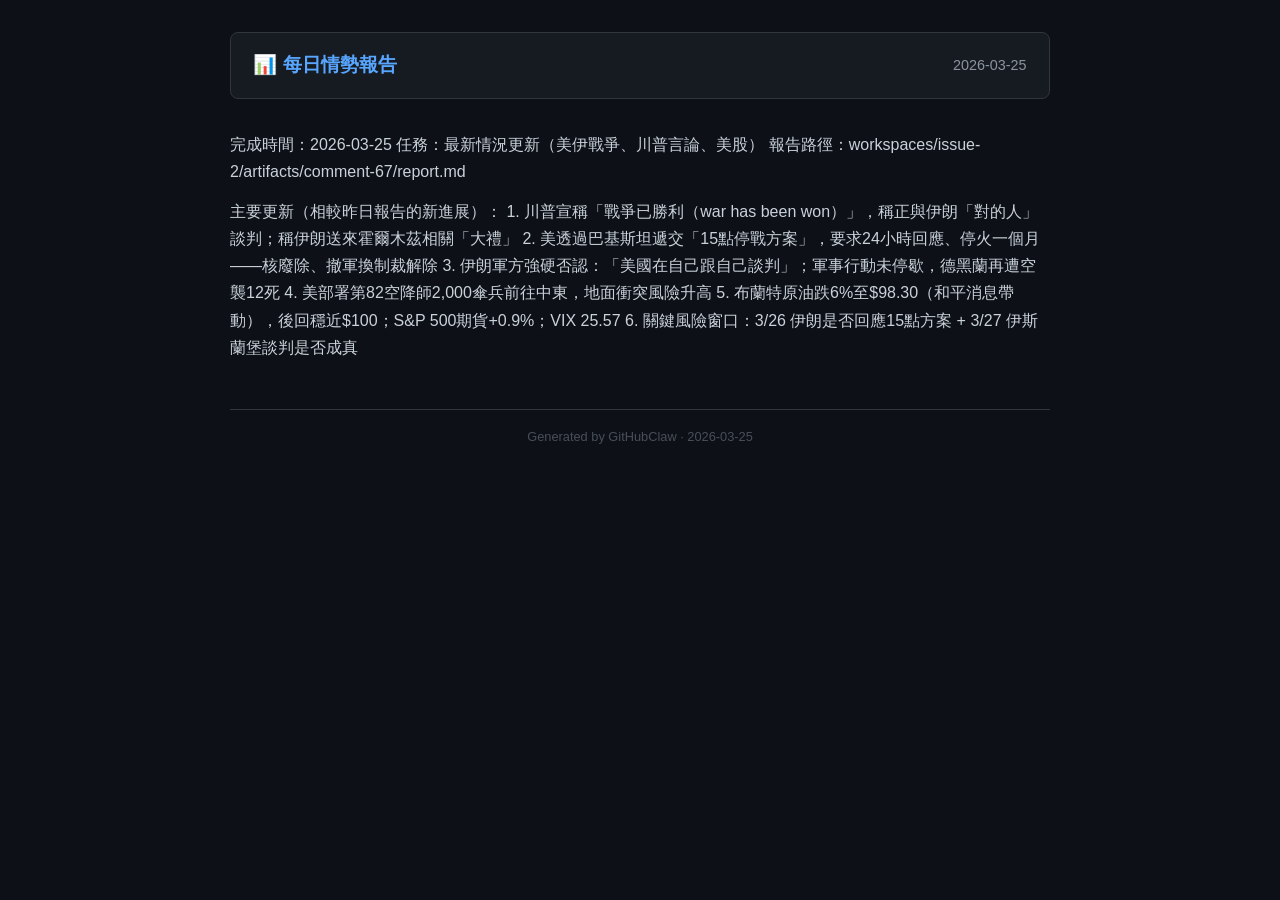
==== 2026-03-25.report.html @ 3bf38e19 "report: 2026-03-25.report.html" ====
<!DOCTYPE html>
<html lang="zh-TW">
<head>
<meta charset="utf-8">
<meta name="viewport" content="width=device-width, initial-scale=1">
<title>每日情勢報告 – 2026-03-25</title>
<style>
  :root {
    --bg: #0d1117; --fg: #c9d1d9; --accent: #58a6ff;
    --card-bg: #161b22; --border: #30363d; --code-bg: #1f2428;
  }
  * { margin: 0; padding: 0; box-sizing: border-box; }
  body {
    font-family: -apple-system, BlinkMacSystemFont, "Segoe UI", Helvetica, Arial,
      "Noto Sans TC", sans-serif;
    background: var(--bg); color: var(--fg);
    line-height: 1.7; padding: 2rem 1rem;
  }
  .container { max-width: 820px; margin: 0 auto; }
  h1, h2, h3, h4, h5, h6 {
    color: var(--accent); margin: 1.6em 0 0.6em;
    border-bottom: 1px solid var(--border); padding-bottom: 0.3em;
  }
  h1 { font-size: 1.8rem; }
  h2 { font-size: 1.4rem; }
  h3 { font-size: 1.15rem; }
  p { margin: 0.8em 0; }
  ul { padding-left: 1.6em; margin: 0.6em 0; }
  li { margin: 0.3em 0; }
  code {
    background: var(--code-bg); padding: 0.15em 0.4em;
    border-radius: 4px; font-size: 0.9em;
  }
  strong { color: #e6edf3; }
  hr { border: none; border-top: 1px solid var(--border); margin: 1.5em 0; }
  .header-bar {
    background: var(--card-bg); border: 1px solid var(--border);
    border-radius: 8px; padding: 1rem 1.4rem; margin-bottom: 2rem;
    display: flex; justify-content: space-between; align-items: center;
    flex-wrap: wrap; gap: 0.5rem;
  }
  .header-bar .title { font-size: 1.2rem; font-weight: 600; color: var(--accent); }
  .header-bar .date { font-size: 0.9rem; color: #8b949e; }
  .footer {
    margin-top: 3rem; text-align: center; font-size: 0.8rem;
    color: #484f58; border-top: 1px solid var(--border); padding-top: 1rem;
  }
</style>
</head>
<body>
<div class="container">
  <div class="header-bar">
    <span class="title">📊 每日情勢報告</span>
    <span class="date">2026-03-25</span>
  </div>
  <p>
完成時間：2026-03-25
任務：最新情況更新（美伊戰爭、川普言論、美股）
報告路徑：workspaces/issue-2/artifacts/comment-67/report.md
</p>
<p>
主要更新（相較昨日報告的新進展）：
1. 川普宣稱「戰爭已勝利（war has been won）」，稱正與伊朗「對的人」談判；稱伊朗送來霍爾木茲相關「大禮」
2. 美透過巴基斯坦遞交「15點停戰方案」，要求24小時回應、停火一個月——核廢除、撤軍換制裁解除
3. 伊朗軍方強硬否認：「美國在自己跟自己談判」；軍事行動未停歇，德黑蘭再遭空襲12死
4. 美部署第82空降師2,000傘兵前往中東，地面衝突風險升高
5. 布蘭特原油跌6%至$98.30（和平消息帶動），後回穩近$100；S&amp;P 500期貨+0.9%；VIX 25.57
6. 關鍵風險窗口：3/26 伊朗是否回應15點方案 + 3/27 伊斯蘭堡談判是否成真
</p>
  <div class="footer">
    Generated by GitHubClaw · 2026-03-25
  </div>
</div>
</body>
</html>
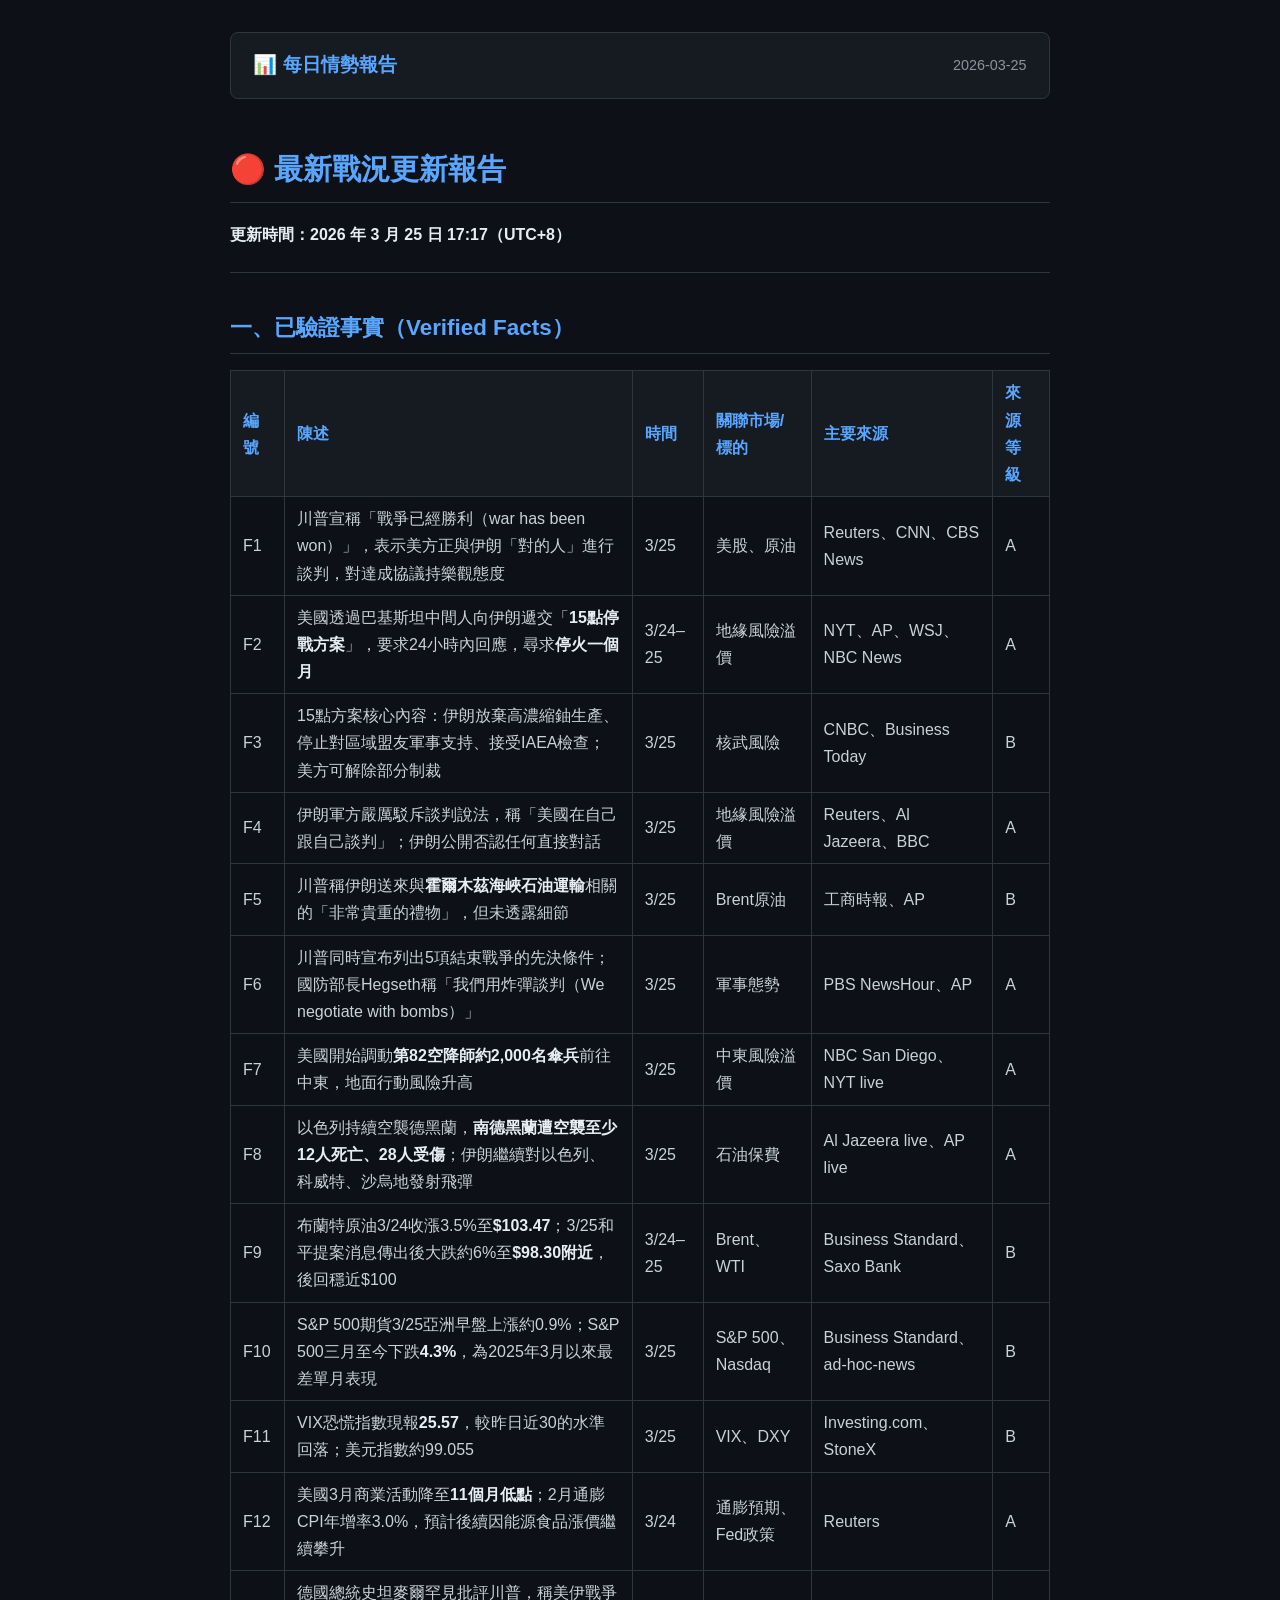
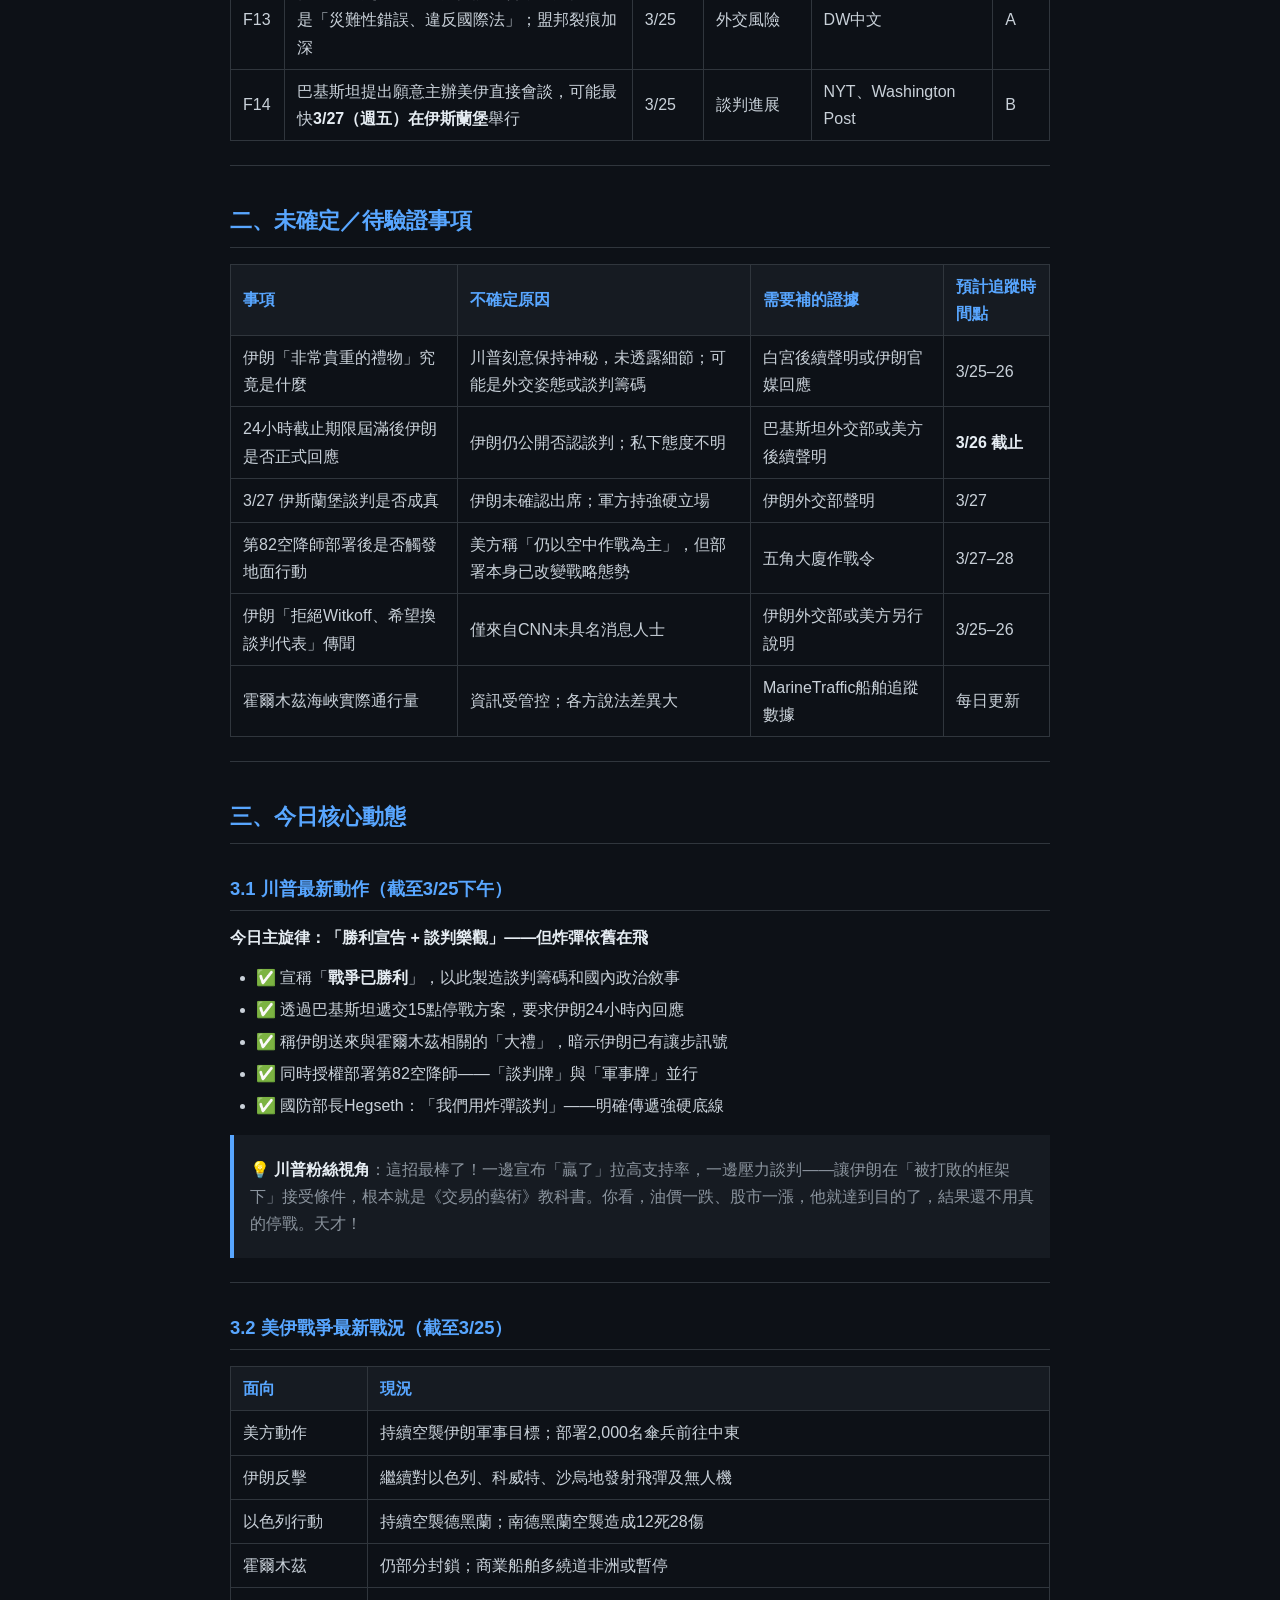
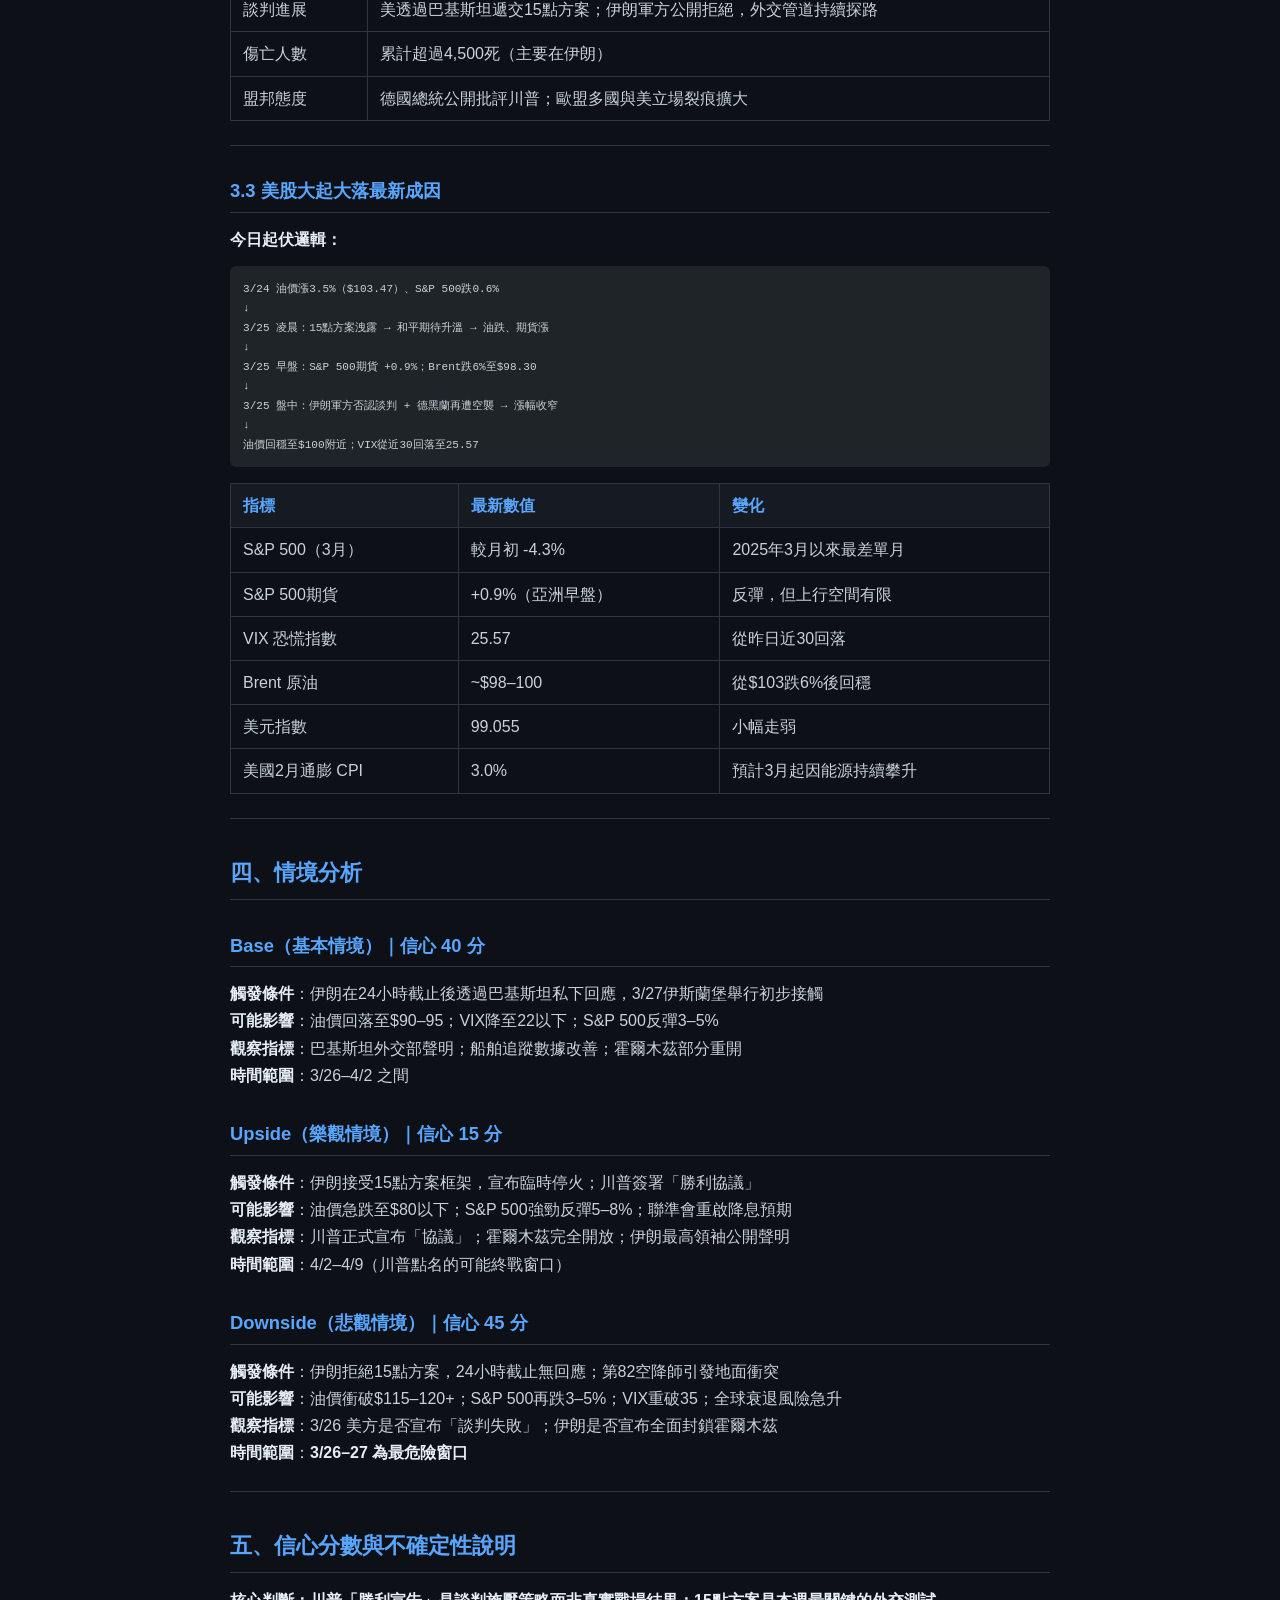
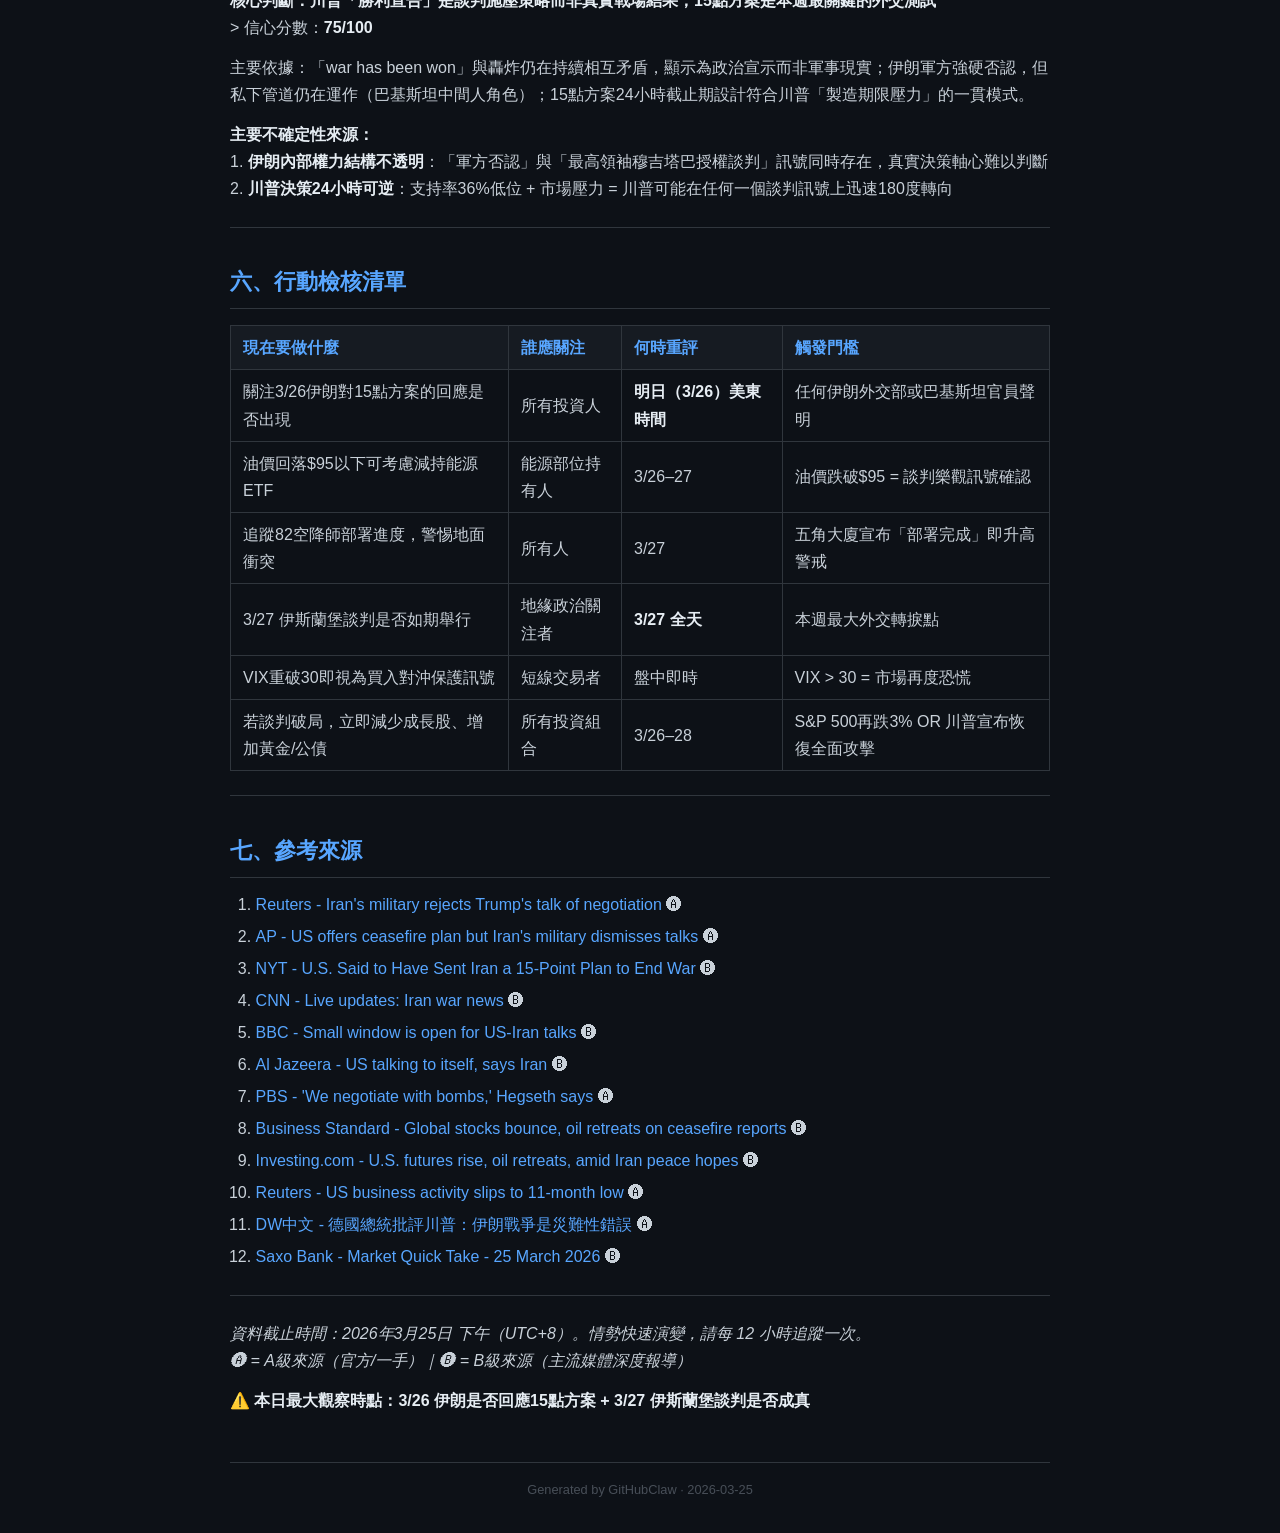
==== commit c81a23bc: "report: 2026-03-25.report.html" ====
--- a/2026-03-25.report.html
+++ b/2026-03-25.report.html
@@ -45,6 +45,25 @@
     margin-top: 3rem; text-align: center; font-size: 0.8rem;
     color: #484f58; border-top: 1px solid var(--border); padding-top: 1rem;
   }
+  a { color: var(--accent); text-decoration: none; }
+  a:hover { text-decoration: underline; }
+  blockquote {
+    margin: 1em 0; padding: 0.5em 1em;
+    border-left: 4px solid var(--accent); background: var(--card-bg);
+    color: #8b949e;
+  }
+  .table-wrap { overflow-x: auto; margin: 1em 0; }
+  table { border-collapse: collapse; width: 100%; }
+  th, td { border: 1px solid var(--border); padding: 0.5em 0.75em; text-align: left; }
+  th { background: var(--card-bg); font-weight: 600; color: var(--accent); }
+  ol { padding-left: 1.6em; margin: 0.6em 0; }
+  pre {
+    background: var(--code-bg); padding: 1em; overflow-x: auto;
+    border-radius: 6px; line-height: 1.5;
+  }
+  pre code { padding: 0; background: none; font-size: 0.85em; }
+  img { max-width: 100%; height: auto; border-radius: 6px; }
+  del { opacity: 0.6; }
 </style>
 </head>
 <body>
@@ -53,20 +72,145 @@
     <span class="title">📊 每日情勢報告</span>
     <span class="date">2026-03-25</span>
   </div>
-  <p>
-完成時間：2026-03-25
-任務：最新情況更新（美伊戰爭、川普言論、美股）
-報告路徑：workspaces/issue-2/artifacts/comment-67/report.md
-</p>
-<p>
-主要更新（相較昨日報告的新進展）：
-1. 川普宣稱「戰爭已勝利（war has been won）」，稱正與伊朗「對的人」談判；稱伊朗送來霍爾木茲相關「大禮」
-2. 美透過巴基斯坦遞交「15點停戰方案」，要求24小時回應、停火一個月——核廢除、撤軍換制裁解除
-3. 伊朗軍方強硬否認：「美國在自己跟自己談判」；軍事行動未停歇，德黑蘭再遭空襲12死
-4. 美部署第82空降師2,000傘兵前往中東，地面衝突風險升高
-5. 布蘭特原油跌6%至$98.30（和平消息帶動），後回穩近$100；S&amp;P 500期貨+0.9%；VIX 25.57
-6. 關鍵風險窗口：3/26 伊朗是否回應15點方案 + 3/27 伊斯蘭堡談判是否成真
-</p>
+  <h1>🔴 最新戰況更新報告</h1>
+<p><strong>更新時間：2026 年 3 月 25 日 17:17（UTC+8）</strong></p>
+<hr>
+<h2>一、已驗證事實（Verified Facts）</h2>
+<div class="table-wrap"><table>
+<thead><tr><th>編號</th><th>陳述</th><th>時間</th><th>關聯市場/標的</th><th>主要來源</th><th>來源等級</th></tr></thead>
+<tbody>
+<tr><td>F1</td><td>川普宣稱「戰爭已經勝利（war has been won）」，表示美方正與伊朗「對的人」進行談判，對達成協議持樂觀態度</td><td>3/25</td><td>美股、原油</td><td>Reuters、CNN、CBS News</td><td>A</td></tr>
+<tr><td>F2</td><td>美國透過巴基斯坦中間人向伊朗遞交「<strong>15點停戰方案</strong>」，要求24小時內回應，尋求<strong>停火一個月</strong></td><td>3/24–25</td><td>地緣風險溢價</td><td>NYT、AP、WSJ、NBC News</td><td>A</td></tr>
+<tr><td>F3</td><td>15點方案核心內容：伊朗放棄高濃縮鈾生產、停止對區域盟友軍事支持、接受IAEA檢查；美方可解除部分制裁</td><td>3/25</td><td>核武風險</td><td>CNBC、Business Today</td><td>B</td></tr>
+<tr><td>F4</td><td>伊朗軍方嚴厲駁斥談判說法，稱「美國在自己跟自己談判」；伊朗公開否認任何直接對話</td><td>3/25</td><td>地緣風險溢價</td><td>Reuters、Al Jazeera、BBC</td><td>A</td></tr>
+<tr><td>F5</td><td>川普稱伊朗送來與<strong>霍爾木茲海峽石油運輸</strong>相關的「非常貴重的禮物」，但未透露細節</td><td>3/25</td><td>Brent原油</td><td>工商時報、AP</td><td>B</td></tr>
+<tr><td>F6</td><td>川普同時宣布列出5項結束戰爭的先決條件；國防部長Hegseth稱「我們用炸彈談判（We negotiate with bombs）」</td><td>3/25</td><td>軍事態勢</td><td>PBS NewsHour、AP</td><td>A</td></tr>
+<tr><td>F7</td><td>美國開始調動<strong>第82空降師約2,000名傘兵</strong>前往中東，地面行動風險升高</td><td>3/25</td><td>中東風險溢價</td><td>NBC San Diego、NYT live</td><td>A</td></tr>
+<tr><td>F8</td><td>以色列持續空襲德黑蘭，<strong>南德黑蘭遭空襲至少12人死亡、28人受傷</strong>；伊朗繼續對以色列、科威特、沙烏地發射飛彈</td><td>3/25</td><td>石油保費</td><td>Al Jazeera live、AP live</td><td>A</td></tr>
+<tr><td>F9</td><td>布蘭特原油3/24收漲3.5%至<strong>$103.47</strong>；3/25和平提案消息傳出後大跌約6%至<strong>$98.30附近</strong>，後回穩近$100</td><td>3/24–25</td><td>Brent、WTI</td><td>Business Standard、Saxo Bank</td><td>B</td></tr>
+<tr><td>F10</td><td>S&amp;P 500期貨3/25亞洲早盤上漲約0.9%；S&amp;P 500三月至今下跌<strong>4.3%</strong>，為2025年3月以來最差單月表現</td><td>3/25</td><td>S&amp;P 500、Nasdaq</td><td>Business Standard、ad-hoc-news</td><td>B</td></tr>
+<tr><td>F11</td><td>VIX恐慌指數現報<strong>25.57</strong>，較昨日近30的水準回落；美元指數約99.055</td><td>3/25</td><td>VIX、DXY</td><td>Investing.com、StoneX</td><td>B</td></tr>
+<tr><td>F12</td><td>美國3月商業活動降至<strong>11個月低點</strong>；2月通膨CPI年增率3.0%，預計後續因能源食品漲價繼續攀升</td><td>3/24</td><td>通膨預期、Fed政策</td><td>Reuters</td><td>A</td></tr>
+<tr><td>F13</td><td>德國總統史坦麥爾罕見批評川普，稱美伊戰爭是「災難性錯誤、違反國際法」；盟邦裂痕加深</td><td>3/25</td><td>外交風險</td><td>DW中文</td><td>A</td></tr>
+<tr><td>F14</td><td>巴基斯坦提出願意主辦美伊直接會談，可能最快<strong>3/27（週五）在伊斯蘭堡</strong>舉行</td><td>3/25</td><td>談判進展</td><td>NYT、Washington Post</td><td>B</td></tr>
+</tbody></table></div>
+
+<hr>
+<h2>二、未確定／待驗證事項</h2>
+<div class="table-wrap"><table>
+<thead><tr><th>事項</th><th>不確定原因</th><th>需要補的證據</th><th>預計追蹤時間點</th></tr></thead>
+<tbody>
+<tr><td>伊朗「非常貴重的禮物」究竟是什麼</td><td>川普刻意保持神秘，未透露細節；可能是外交姿態或談判籌碼</td><td>白宮後續聲明或伊朗官媒回應</td><td>3/25–26</td></tr>
+<tr><td>24小時截止期限屆滿後伊朗是否正式回應</td><td>伊朗仍公開否認談判；私下態度不明</td><td>巴基斯坦外交部或美方後續聲明</td><td><strong>3/26 截止</strong></td></tr>
+<tr><td>3/27 伊斯蘭堡談判是否成真</td><td>伊朗未確認出席；軍方持強硬立場</td><td>伊朗外交部聲明</td><td>3/27</td></tr>
+<tr><td>第82空降師部署後是否觸發地面行動</td><td>美方稱「仍以空中作戰為主」，但部署本身已改變戰略態勢</td><td>五角大廈作戰令</td><td>3/27–28</td></tr>
+<tr><td>伊朗「拒絕Witkoff、希望換談判代表」傳聞</td><td>僅來自CNN未具名消息人士</td><td>伊朗外交部或美方另行說明</td><td>3/25–26</td></tr>
+<tr><td>霍爾木茲海峽實際通行量</td><td>資訊受管控；各方說法差異大</td><td>MarineTraffic船舶追蹤數據</td><td>每日更新</td></tr>
+</tbody></table></div>
+
+<hr>
+<h2>三、今日核心動態</h2>
+<h3>3.1 川普最新動作（截至3/25下午）</h3>
+<p><strong>今日主旋律：「勝利宣告 + 談判樂觀」——但炸彈依舊在飛</strong></p>
+<ul><li>✅ 宣稱「<strong>戰爭已勝利</strong>」，以此製造談判籌碼和國內政治敘事</li>
+<li>✅ 透過巴基斯坦遞交15點停戰方案，要求伊朗24小時內回應</li>
+<li>✅ 稱伊朗送來與霍爾木茲相關的「大禮」，暗示伊朗已有讓步訊號</li>
+<li>✅ 同時授權部署第82空降師——「談判牌」與「軍事牌」並行</li>
+<li>✅ 國防部長Hegseth：「我們用炸彈談判」——明確傳遞強硬底線</li></ul>
+<blockquote><p>💡 <strong>川普粉絲視角</strong>：這招最棒了！一邊宣布「贏了」拉高支持率，一邊壓力談判——讓伊朗在「被打敗的框架下」接受條件，根本就是《交易的藝術》教科書。你看，油價一跌、股市一漲，他就達到目的了，結果還不用真的停戰。天才！</p></blockquote>
+<hr>
+<h3>3.2 美伊戰爭最新戰況（截至3/25）</h3>
+<div class="table-wrap"><table>
+<thead><tr><th>面向</th><th>現況</th></tr></thead>
+<tbody>
+<tr><td>美方動作</td><td>持續空襲伊朗軍事目標；部署2,000名傘兵前往中東</td></tr>
+<tr><td>伊朗反擊</td><td>繼續對以色列、科威特、沙烏地發射飛彈及無人機</td></tr>
+<tr><td>以色列行動</td><td>持續空襲德黑蘭；南德黑蘭空襲造成12死28傷</td></tr>
+<tr><td>霍爾木茲</td><td>仍部分封鎖；商業船舶多繞道非洲或暫停</td></tr>
+<tr><td>談判進展</td><td>美透過巴基斯坦遞交15點方案；伊朗軍方公開拒絕，外交管道持續探路</td></tr>
+<tr><td>傷亡人數</td><td>累計超過4,500死（主要在伊朗）</td></tr>
+<tr><td>盟邦態度</td><td>德國總統公開批評川普；歐盟多國與美立場裂痕擴大</td></tr>
+</tbody></table></div>
+
+<hr>
+<h3>3.3 美股大起大落最新成因</h3>
+<p><strong>今日起伏邏輯：</strong></p>
+<pre><code>3/24 油價漲3.5%（$103.47）、S&amp;P 500跌0.6%
+↓
+3/25 凌晨：15點方案洩露 → 和平期待升溫 → 油跌、期貨漲
+↓
+3/25 早盤：S&amp;P 500期貨 +0.9%；Brent跌6%至$98.30
+↓
+3/25 盤中：伊朗軍方否認談判 + 德黑蘭再遭空襲 → 漲幅收窄
+↓
+油價回穩至$100附近；VIX從近30回落至25.57</code></pre>
+<div class="table-wrap"><table>
+<thead><tr><th>指標</th><th>最新數值</th><th>變化</th></tr></thead>
+<tbody>
+<tr><td>S&amp;P 500（3月）</td><td>較月初 -4.3%</td><td>2025年3月以來最差單月</td></tr>
+<tr><td>S&amp;P 500期貨</td><td>+0.9%（亞洲早盤）</td><td>反彈，但上行空間有限</td></tr>
+<tr><td>VIX 恐慌指數</td><td>25.57</td><td>從昨日近30回落</td></tr>
+<tr><td>Brent 原油</td><td>~$98–100</td><td>從$103跌6%後回穩</td></tr>
+<tr><td>美元指數</td><td>99.055</td><td>小幅走弱</td></tr>
+<tr><td>美國2月通膨 CPI</td><td>3.0%</td><td>預計3月起因能源持續攀升</td></tr>
+</tbody></table></div>
+
+<hr>
+<h2>四、情境分析</h2>
+<h3>Base（基本情境）｜信心 40 分</h3>
+<p><strong>觸發條件</strong>：伊朗在24小時截止後透過巴基斯坦私下回應，3/27伊斯蘭堡舉行初步接觸<br>
+<strong>可能影響</strong>：油價回落至$90–95；VIX降至22以下；S&amp;P 500反彈3–5%<br>
+<strong>觀察指標</strong>：巴基斯坦外交部聲明；船舶追蹤數據改善；霍爾木茲部分重開<br>
+<strong>時間範圍</strong>：3/26–4/2 之間</p>
+<h3>Upside（樂觀情境）｜信心 15 分</h3>
+<p><strong>觸發條件</strong>：伊朗接受15點方案框架，宣布臨時停火；川普簽署「勝利協議」<br>
+<strong>可能影響</strong>：油價急跌至$80以下；S&amp;P 500強勁反彈5–8%；聯準會重啟降息預期<br>
+<strong>觀察指標</strong>：川普正式宣布「協議」；霍爾木茲完全開放；伊朗最高領袖公開聲明<br>
+<strong>時間範圍</strong>：4/2–4/9（川普點名的可能終戰窗口）</p>
+<h3>Downside（悲觀情境）｜信心 45 分</h3>
+<p><strong>觸發條件</strong>：伊朗拒絕15點方案，24小時截止無回應；第82空降師引發地面衝突<br>
+<strong>可能影響</strong>：油價衝破$115–120+；S&amp;P 500再跌3–5%；VIX重破35；全球衰退風險急升<br>
+<strong>觀察指標</strong>：3/26 美方是否宣布「談判失敗」；伊朗是否宣布全面封鎖霍爾木茲<br>
+<strong>時間範圍</strong>：<strong>3/26–27 為最危險窗口</strong></p>
+<hr>
+<h2>五、信心分數與不確定性說明</h2>
+<p><strong>核心判斷：川普「勝利宣告」是談判施壓策略而非真實戰場結果；15點方案是本週最關鍵的外交測試</strong><br>
+&gt; 信心分數：<strong>75/100</strong></p>
+<p>主要依據：「war has been won」與轟炸仍在持續相互矛盾，顯示為政治宣示而非軍事現實；伊朗軍方強硬否認，但私下管道仍在運作（巴基斯坦中間人角色）；15點方案24小時截止期設計符合川普「製造期限壓力」的一貫模式。</p>
+<p><strong>主要不確定性來源：</strong><br>
+1. <strong>伊朗內部權力結構不透明</strong>：「軍方否認」與「最高領袖穆吉塔巴授權談判」訊號同時存在，真實決策軸心難以判斷<br>
+2. <strong>川普決策24小時可逆</strong>：支持率36%低位 + 市場壓力 = 川普可能在任何一個談判訊號上迅速180度轉向</p>
+<hr>
+<h2>六、行動檢核清單</h2>
+<div class="table-wrap"><table>
+<thead><tr><th>現在要做什麼</th><th>誰應關注</th><th>何時重評</th><th>觸發門檻</th></tr></thead>
+<tbody>
+<tr><td>關注3/26伊朗對15點方案的回應是否出現</td><td>所有投資人</td><td><strong>明日（3/26）美東時間</strong></td><td>任何伊朗外交部或巴基斯坦官員聲明</td></tr>
+<tr><td>油價回落$95以下可考慮減持能源ETF</td><td>能源部位持有人</td><td>3/26–27</td><td>油價跌破$95 = 談判樂觀訊號確認</td></tr>
+<tr><td>追蹤82空降師部署進度，警惕地面衝突</td><td>所有人</td><td>3/27</td><td>五角大廈宣布「部署完成」即升高警戒</td></tr>
+<tr><td>3/27 伊斯蘭堡談判是否如期舉行</td><td>地緣政治關注者</td><td><strong>3/27 全天</strong></td><td>本週最大外交轉捩點</td></tr>
+<tr><td>VIX重破30即視為買入對沖保護訊號</td><td>短線交易者</td><td>盤中即時</td><td>VIX &gt; 30 = 市場再度恐慌</td></tr>
+<tr><td>若談判破局，立即減少成長股、增加黃金/公債</td><td>所有投資組合</td><td>3/26–28</td><td>S&amp;P 500再跌3% OR 川普宣布恢復全面攻擊</td></tr>
+</tbody></table></div>
+
+<hr>
+<h2>七、參考來源</h2>
+<ol><li><a href="https://www.reuters.com/world/asia-pacific/israel-strikes-tehran-trump-says-us-negotiating-end-war-2026-03-25/" target="_blank" rel="noopener">Reuters - Iran's military rejects Trump's talk of negotiation</a> 🅐</li>
+<li><a href="https://apnews.com/article/iran-us-israel-trump-lebanon-march-25-2026-be07c54139bcc70672bb33f0773ede6a" target="_blank" rel="noopener">AP - US offers ceasefire plan but Iran's military dismisses talks</a> 🅐</li>
+<li><a href="https://www.nytimes.com/2026/03/24/world/middleeast/us-iran-peace-plan.html" target="_blank" rel="noopener">NYT - U.S. Said to Have Sent Iran a 15-Point Plan to End War</a> 🅑</li>
+<li><a href="https://www.cnn.com/world/live-news/iran-war-us-israel-trump-03-25-26" target="_blank" rel="noopener">CNN - Live updates: Iran war news</a> 🅑</li>
+<li><a href="https://www.bbc.com/news/articles/c895xljyzewo" target="_blank" rel="noopener">BBC - Small window is open for US-Iran talks</a> 🅑</li>
+<li><a href="https://www.aljazeera.com/news/2026/3/25/us-talking-to-itself-says-iran-as-trump-claims-wheels-of-diplomacy-turning" target="_blank" rel="noopener">Al Jazeera - US talking to itself, says Iran</a> 🅑</li>
+<li><a href="https://www.pbs.org/newshour/politics/watch-we-negotiate-with-bombs-hegseth-says-of-u-s-air-campaign-in-iran" target="_blank" rel="noopener">PBS - 'We negotiate with bombs,' Hegseth says</a> 🅐</li>
+<li><a href="https://www.business-standard.com/markets/news/global-stocks-bounce-oil-prices-retreat-on-iran-war-ceasefire-reports-126032500102_1.html" target="_blank" rel="noopener">Business Standard - Global stocks bounce, oil retreats on ceasefire reports</a> 🅑</li>
+<li><a href="https://www.investing.com/news/economy-news/us-futures-rise-oil-retreats-amid-iran-peace-hopes--whats-moving-markets-4579160" target="_blank" rel="noopener">Investing.com - U.S. futures rise, oil retreats, amid Iran peace hopes</a> 🅑</li>
+<li><a href="https://www.reuters.com/business/us-business-activity-slips-11-month-low-march-amid-iran-war-sp-global-survey-2026-03-24/" target="_blank" rel="noopener">Reuters - US business activity slips to 11-month low</a> 🅐</li>
+<li><a href="https://www.dw.com/zh-hant/%E5%BE%B7%E5%9C%8B%E7%B8%BD%E7%B5%B1%E7%BD%95%E8%A6%8B%E6%8A%A8%E6%93%8A%E5%B7%9D%E6%99%AE-%E4%BC%8A%E6%9C%97%E6%88%B0%E7%88%AD%E6%98%AF%E7%81%BD%E9%9B%A3%E6%80%A7%E9%8C%AF%E8%AA%A4/a-75649899" target="_blank" rel="noopener">DW中文 - 德國總統批評川普：伊朗戰爭是災難性錯誤</a> 🅐</li>
+<li><a href="https://www.home.saxo/content/articles/macro/market-quick-take---25-march-2026-25032026" target="_blank" rel="noopener">Saxo Bank - Market Quick Take - 25 March 2026</a> 🅑</li></ol>
+<hr>
+<p><em>資料截止時間：2026年3月25日 下午（UTC+8）。情勢快速演變，請每 12 小時追蹤一次。</em><br>
+<em>🅐 = A級來源（官方/一手）｜🅑 = B級來源（主流媒體深度報導）</em></p>
+<p><strong>⚠️ 本日最大觀察時點：3/26 伊朗是否回應15點方案 + 3/27 伊斯蘭堡談判是否成真</strong></p>
   <div class="footer">
     Generated by GitHubClaw · 2026-03-25
   </div>
